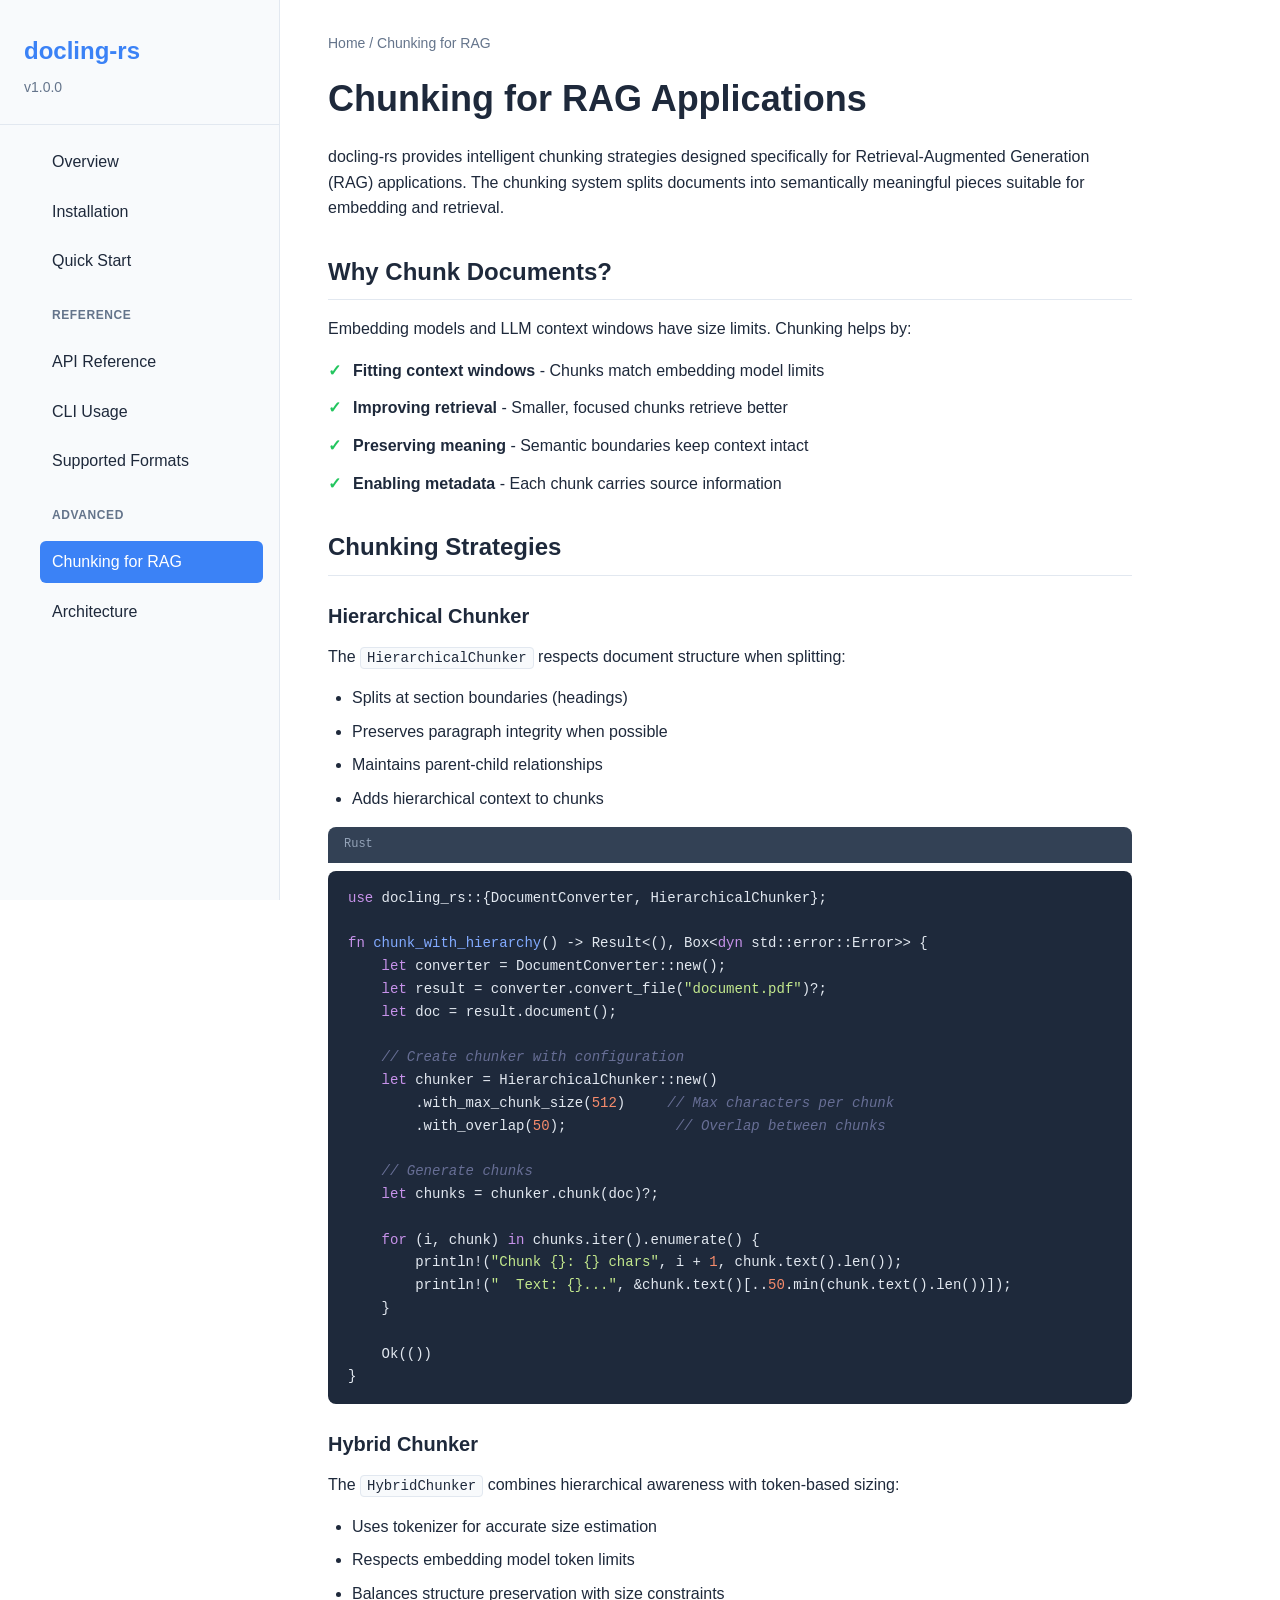
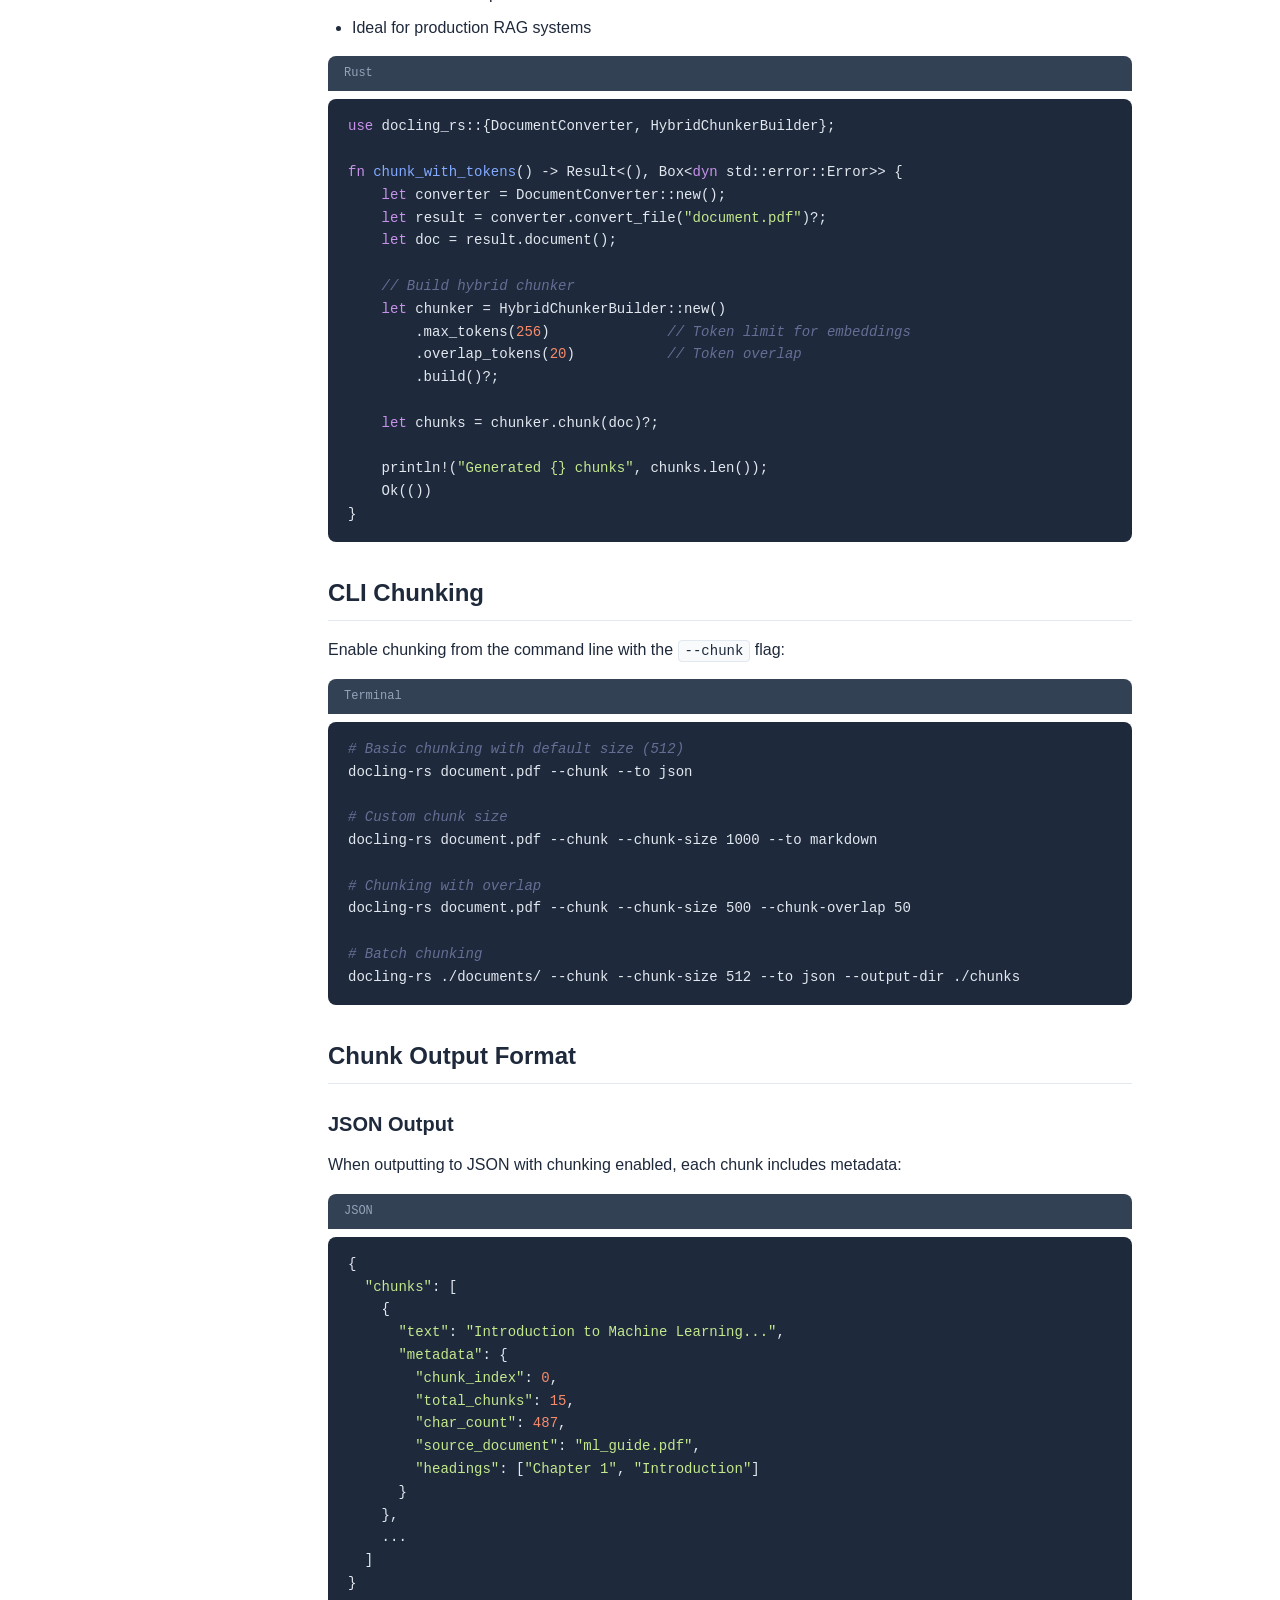
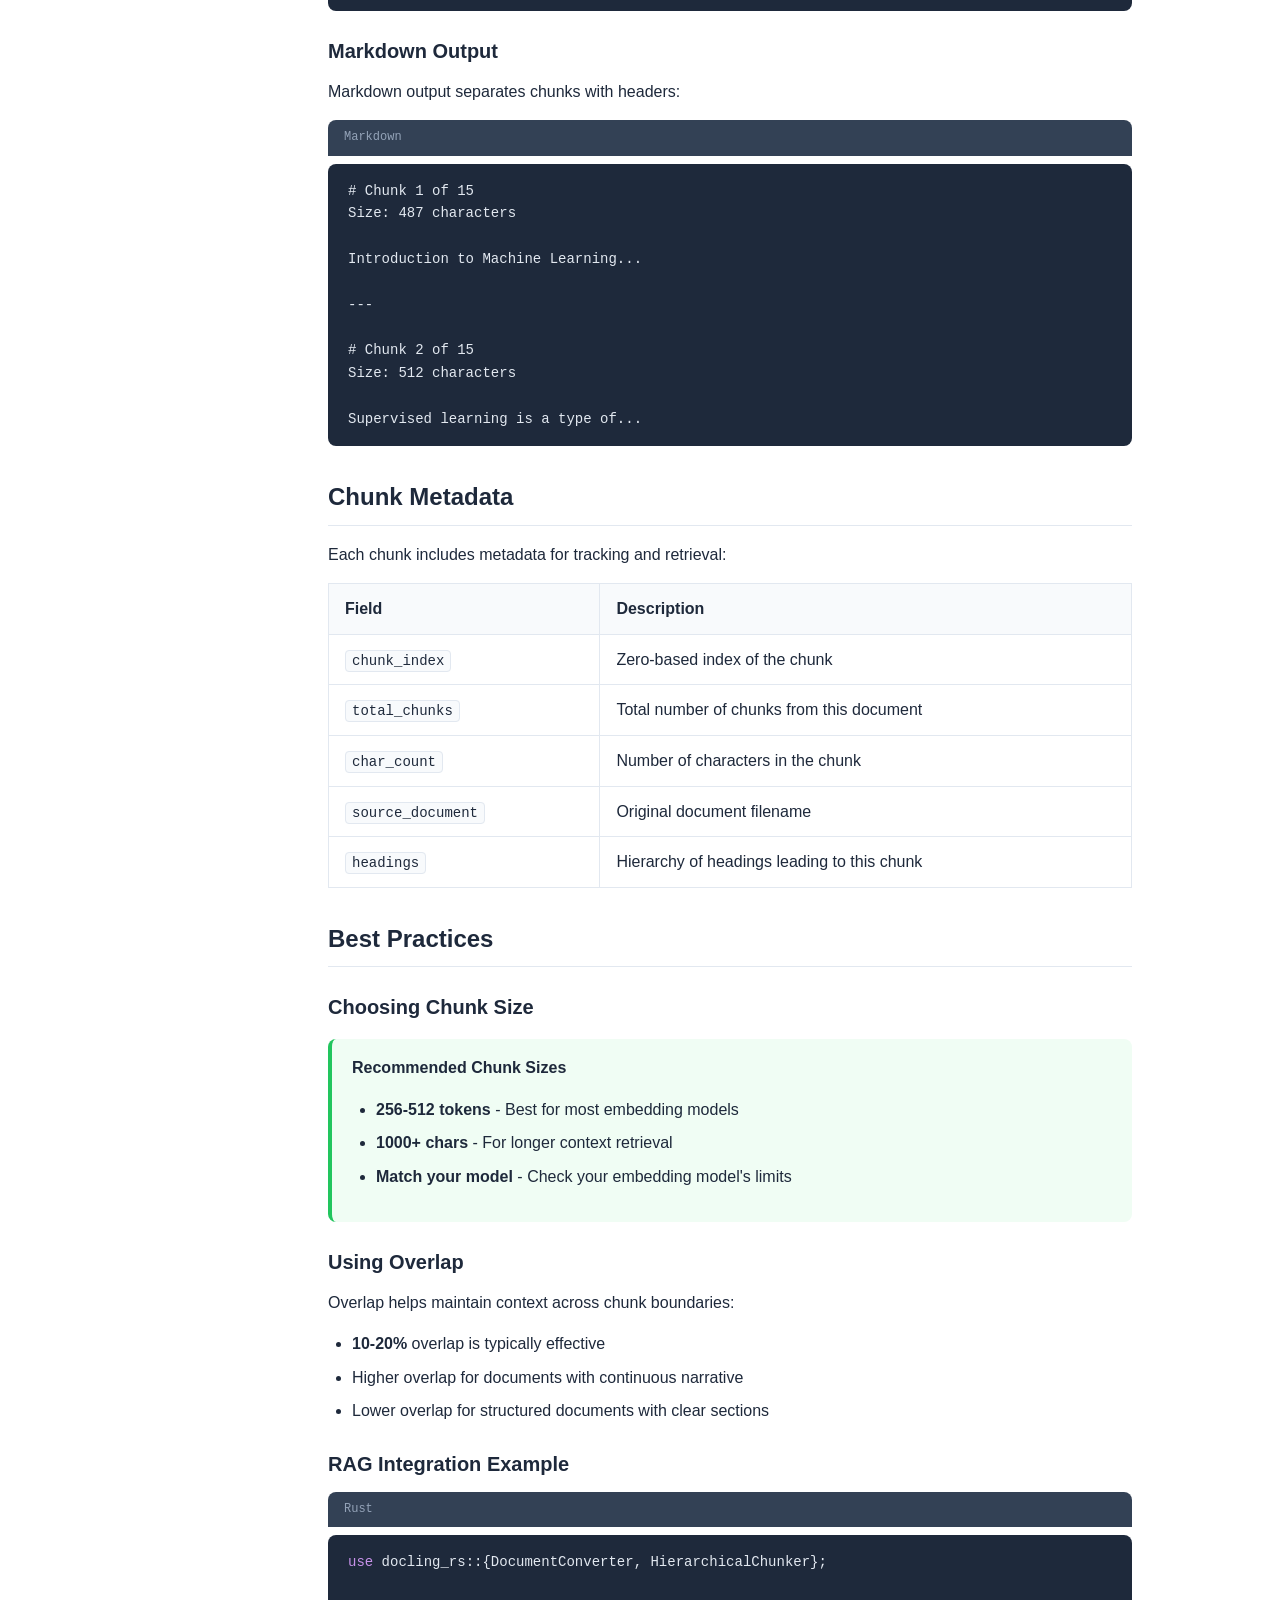
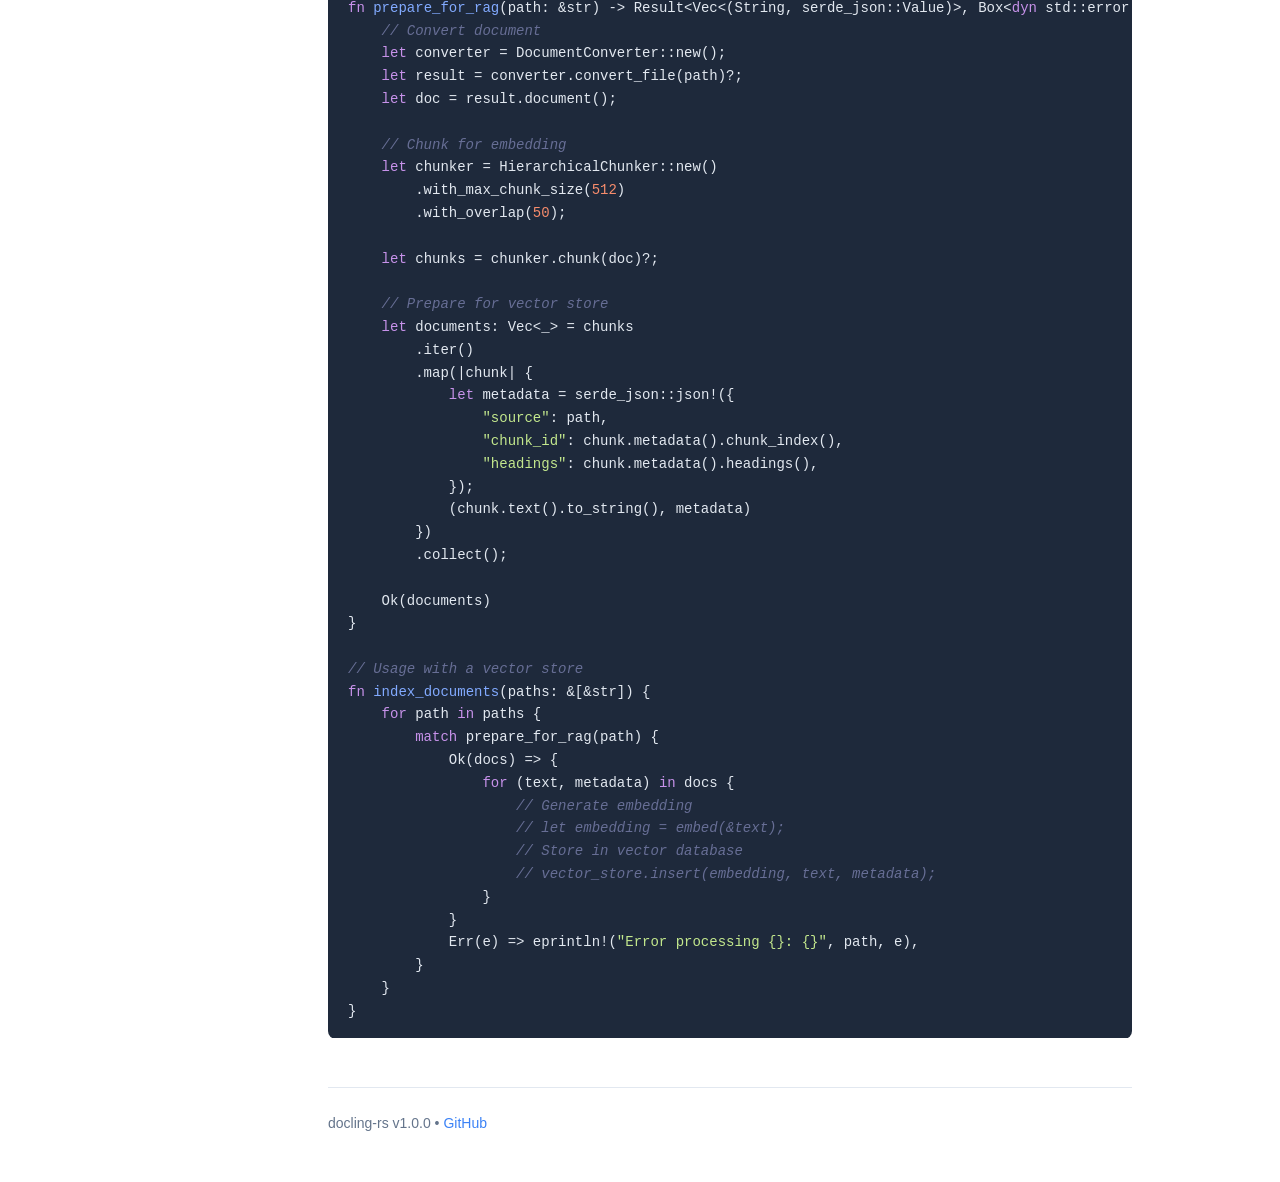
==== manual/chunking.html @ 00262a47 "Release v1.0.0 - Production-ready document processing library docling-rs is a native Rust library fo" ====
<!DOCTYPE html>
<html lang="en">
<head>
    <meta charset="UTF-8">
    <meta name="viewport" content="width=device-width, initial-scale=1.0">
    <title>Chunking for RAG - docling-rs Manual</title>
    <link rel="stylesheet" href="style.css">
</head>
<body>
    <div class="container">
        <aside class="sidebar">
            <div class="sidebar-header">
                <h1>docling-rs</h1>
                <span class="version">v1.0.0</span>
            </div>
            <nav>
                <ul>
                    <li><a href="index.html">Overview</a></li>
                    <li><a href="installation.html">Installation</a></li>
                    <li><a href="quickstart.html">Quick Start</a></li>
                    <li class="nav-section">Reference</li>
                    <li><a href="api-reference.html">API Reference</a></li>
                    <li><a href="cli.html">CLI Usage</a></li>
                    <li><a href="formats.html">Supported Formats</a></li>
                    <li class="nav-section">Advanced</li>
                    <li><a href="chunking.html" class="active">Chunking for RAG</a></li>
                    <li><a href="architecture.html">Architecture</a></li>
                </ul>
            </nav>
        </aside>

        <main class="main-content">
            <div class="breadcrumb">
                <a href="index.html">Home</a> / Chunking for RAG
            </div>

            <h1>Chunking for RAG Applications</h1>

            <p>
                docling-rs provides intelligent chunking strategies designed specifically
                for Retrieval-Augmented Generation (RAG) applications. The chunking system
                splits documents into semantically meaningful pieces suitable for embedding
                and retrieval.
            </p>

            <h2>Why Chunk Documents?</h2>

            <p>
                Embedding models and LLM context windows have size limits. Chunking helps by:
            </p>

            <ul class="feature-list">
                <li>
                    <span class="icon">&#10003;</span>
                    <span><strong>Fitting context windows</strong> - Chunks match embedding model limits</span>
                </li>
                <li>
                    <span class="icon">&#10003;</span>
                    <span><strong>Improving retrieval</strong> - Smaller, focused chunks retrieve better</span>
                </li>
                <li>
                    <span class="icon">&#10003;</span>
                    <span><strong>Preserving meaning</strong> - Semantic boundaries keep context intact</span>
                </li>
                <li>
                    <span class="icon">&#10003;</span>
                    <span><strong>Enabling metadata</strong> - Each chunk carries source information</span>
                </li>
            </ul>

            <h2>Chunking Strategies</h2>

            <h3>Hierarchical Chunker</h3>

            <p>
                The <code>HierarchicalChunker</code> respects document structure when splitting:
            </p>

            <ul>
                <li>Splits at section boundaries (headings)</li>
                <li>Preserves paragraph integrity when possible</li>
                <li>Maintains parent-child relationships</li>
                <li>Adds hierarchical context to chunks</li>
            </ul>

            <div class="code-header">Rust</div>
            <pre><code><span class="keyword">use</span> docling_rs::{DocumentConverter, HierarchicalChunker};

<span class="keyword">fn</span> <span class="function">chunk_with_hierarchy</span>() -> Result&lt;(), Box&lt;<span class="keyword">dyn</span> std::error::Error&gt;&gt; {
    <span class="keyword">let</span> converter = DocumentConverter::new();
    <span class="keyword">let</span> result = converter.convert_file(<span class="string">"document.pdf"</span>)?;
    <span class="keyword">let</span> doc = result.document();

    <span class="comment">// Create chunker with configuration</span>
    <span class="keyword">let</span> chunker = HierarchicalChunker::new()
        .with_max_chunk_size(<span class="number">512</span>)     <span class="comment">// Max characters per chunk</span>
        .with_overlap(<span class="number">50</span>);             <span class="comment">// Overlap between chunks</span>

    <span class="comment">// Generate chunks</span>
    <span class="keyword">let</span> chunks = chunker.chunk(doc)?;

    <span class="keyword">for</span> (i, chunk) <span class="keyword">in</span> chunks.iter().enumerate() {
        println!(<span class="string">"Chunk {}: {} chars"</span>, i + <span class="number">1</span>, chunk.text().len());
        println!(<span class="string">"  Text: {}..."</span>, &amp;chunk.text()[..<span class="number">50</span>.min(chunk.text().len())]);
    }

    Ok(())
}</code></pre>

            <h3>Hybrid Chunker</h3>

            <p>
                The <code>HybridChunker</code> combines hierarchical awareness with token-based sizing:
            </p>

            <ul>
                <li>Uses tokenizer for accurate size estimation</li>
                <li>Respects embedding model token limits</li>
                <li>Balances structure preservation with size constraints</li>
                <li>Ideal for production RAG systems</li>
            </ul>

            <div class="code-header">Rust</div>
            <pre><code><span class="keyword">use</span> docling_rs::{DocumentConverter, HybridChunkerBuilder};

<span class="keyword">fn</span> <span class="function">chunk_with_tokens</span>() -> Result&lt;(), Box&lt;<span class="keyword">dyn</span> std::error::Error&gt;&gt; {
    <span class="keyword">let</span> converter = DocumentConverter::new();
    <span class="keyword">let</span> result = converter.convert_file(<span class="string">"document.pdf"</span>)?;
    <span class="keyword">let</span> doc = result.document();

    <span class="comment">// Build hybrid chunker</span>
    <span class="keyword">let</span> chunker = HybridChunkerBuilder::new()
        .max_tokens(<span class="number">256</span>)              <span class="comment">// Token limit for embeddings</span>
        .overlap_tokens(<span class="number">20</span>)           <span class="comment">// Token overlap</span>
        .build()?;

    <span class="keyword">let</span> chunks = chunker.chunk(doc)?;

    println!(<span class="string">"Generated {} chunks"</span>, chunks.len());
    Ok(())
}</code></pre>

            <h2>CLI Chunking</h2>

            <p>
                Enable chunking from the command line with the <code>--chunk</code> flag:
            </p>

            <div class="code-header">Terminal</div>
            <pre><code><span class="comment"># Basic chunking with default size (512)</span>
docling-rs document.pdf --chunk --to json

<span class="comment"># Custom chunk size</span>
docling-rs document.pdf --chunk --chunk-size 1000 --to markdown

<span class="comment"># Chunking with overlap</span>
docling-rs document.pdf --chunk --chunk-size 500 --chunk-overlap 50

<span class="comment"># Batch chunking</span>
docling-rs ./documents/ --chunk --chunk-size 512 --to json --output-dir ./chunks</code></pre>

            <h2>Chunk Output Format</h2>

            <h3>JSON Output</h3>

            <p>When outputting to JSON with chunking enabled, each chunk includes metadata:</p>

            <div class="code-header">JSON</div>
            <pre><code>{
  <span class="string">"chunks"</span>: [
    {
      <span class="string">"text"</span>: <span class="string">"Introduction to Machine Learning..."</span>,
      <span class="string">"metadata"</span>: {
        <span class="string">"chunk_index"</span>: <span class="number">0</span>,
        <span class="string">"total_chunks"</span>: <span class="number">15</span>,
        <span class="string">"char_count"</span>: <span class="number">487</span>,
        <span class="string">"source_document"</span>: <span class="string">"ml_guide.pdf"</span>,
        <span class="string">"headings"</span>: [<span class="string">"Chapter 1"</span>, <span class="string">"Introduction"</span>]
      }
    },
    ...
  ]
}</code></pre>

            <h3>Markdown Output</h3>

            <p>Markdown output separates chunks with headers:</p>

            <div class="code-header">Markdown</div>
            <pre><code># Chunk 1 of 15
Size: 487 characters

Introduction to Machine Learning...

---

# Chunk 2 of 15
Size: 512 characters

Supervised learning is a type of...</code></pre>

            <h2>Chunk Metadata</h2>

            <p>Each chunk includes metadata for tracking and retrieval:</p>

            <table>
                <thead>
                    <tr>
                        <th>Field</th>
                        <th>Description</th>
                    </tr>
                </thead>
                <tbody>
                    <tr>
                        <td><code>chunk_index</code></td>
                        <td>Zero-based index of the chunk</td>
                    </tr>
                    <tr>
                        <td><code>total_chunks</code></td>
                        <td>Total number of chunks from this document</td>
                    </tr>
                    <tr>
                        <td><code>char_count</code></td>
                        <td>Number of characters in the chunk</td>
                    </tr>
                    <tr>
                        <td><code>source_document</code></td>
                        <td>Original document filename</td>
                    </tr>
                    <tr>
                        <td><code>headings</code></td>
                        <td>Hierarchy of headings leading to this chunk</td>
                    </tr>
                </tbody>
            </table>

            <h2>Best Practices</h2>

            <h3>Choosing Chunk Size</h3>

            <div class="tip">
                <div class="tip-title">Recommended Chunk Sizes</div>
                <ul>
                    <li><strong>256-512 tokens</strong> - Best for most embedding models</li>
                    <li><strong>1000+ chars</strong> - For longer context retrieval</li>
                    <li><strong>Match your model</strong> - Check your embedding model's limits</li>
                </ul>
            </div>

            <h3>Using Overlap</h3>

            <p>
                Overlap helps maintain context across chunk boundaries:
            </p>

            <ul>
                <li><strong>10-20%</strong> overlap is typically effective</li>
                <li>Higher overlap for documents with continuous narrative</li>
                <li>Lower overlap for structured documents with clear sections</li>
            </ul>

            <h3>RAG Integration Example</h3>

            <div class="code-header">Rust</div>
            <pre><code><span class="keyword">use</span> docling_rs::{DocumentConverter, HierarchicalChunker};

<span class="keyword">fn</span> <span class="function">prepare_for_rag</span>(path: &amp;str) -> Result&lt;Vec&lt;(String, serde_json::Value)&gt;, Box&lt;<span class="keyword">dyn</span> std::error::Error&gt;&gt; {
    <span class="comment">// Convert document</span>
    <span class="keyword">let</span> converter = DocumentConverter::new();
    <span class="keyword">let</span> result = converter.convert_file(path)?;
    <span class="keyword">let</span> doc = result.document();

    <span class="comment">// Chunk for embedding</span>
    <span class="keyword">let</span> chunker = HierarchicalChunker::new()
        .with_max_chunk_size(<span class="number">512</span>)
        .with_overlap(<span class="number">50</span>);

    <span class="keyword">let</span> chunks = chunker.chunk(doc)?;

    <span class="comment">// Prepare for vector store</span>
    <span class="keyword">let</span> documents: Vec&lt;_&gt; = chunks
        .iter()
        .map(|chunk| {
            <span class="keyword">let</span> metadata = serde_json::json!({
                <span class="string">"source"</span>: path,
                <span class="string">"chunk_id"</span>: chunk.metadata().chunk_index(),
                <span class="string">"headings"</span>: chunk.metadata().headings(),
            });
            (chunk.text().to_string(), metadata)
        })
        .collect();

    Ok(documents)
}

<span class="comment">// Usage with a vector store</span>
<span class="keyword">fn</span> <span class="function">index_documents</span>(paths: &amp;[&amp;str]) {
    <span class="keyword">for</span> path <span class="keyword">in</span> paths {
        <span class="keyword">match</span> prepare_for_rag(path) {
            Ok(docs) =&gt; {
                <span class="keyword">for</span> (text, metadata) <span class="keyword">in</span> docs {
                    <span class="comment">// Generate embedding</span>
                    <span class="comment">// let embedding = embed(&text);</span>
                    <span class="comment">// Store in vector database</span>
                    <span class="comment">// vector_store.insert(embedding, text, metadata);</span>
                }
            }
            Err(e) =&gt; eprintln!(<span class="string">"Error processing {}: {}"</span>, path, e),
        }
    }
}</code></pre>

            <div class="footer">
                <p>docling-rs v1.0.0 &bull; <a href="https://github.com/docling-rs/docling-rs">GitHub</a></p>
            </div>
        </main>
    </div>
</body>
</html>
---- manual/style.css ----
/* docling-rs Documentation Styles */

:root {
    --primary-color: #3b82f6;
    --primary-dark: #2563eb;
    --secondary-color: #64748b;
    --bg-color: #ffffff;
    --bg-secondary: #f8fafc;
    --bg-code: #1e293b;
    --text-color: #1e293b;
    --text-secondary: #64748b;
    --border-color: #e2e8f0;
    --success-color: #22c55e;
    --warning-color: #f59e0b;
    --error-color: #ef4444;
    --sidebar-width: 280px;
}

* {
    margin: 0;
    padding: 0;
    box-sizing: border-box;
}

body {
    font-family: -apple-system, BlinkMacSystemFont, 'Segoe UI', Roboto, Oxygen, Ubuntu, sans-serif;
    line-height: 1.6;
    color: var(--text-color);
    background: var(--bg-color);
}

/* Layout */
.container {
    display: flex;
    min-height: 100vh;
}

/* Sidebar */
.sidebar {
    width: var(--sidebar-width);
    background: var(--bg-secondary);
    border-right: 1px solid var(--border-color);
    padding: 2rem 0;
    position: fixed;
    height: 100vh;
    overflow-y: auto;
}

.sidebar-header {
    padding: 0 1.5rem 1.5rem;
    border-bottom: 1px solid var(--border-color);
    margin-bottom: 1rem;
}

.sidebar-header h1 {
    font-size: 1.5rem;
    color: var(--primary-color);
    margin-bottom: 0.25rem;
}

.sidebar-header .version {
    font-size: 0.875rem;
    color: var(--text-secondary);
}

.sidebar nav {
    padding: 0 1rem;
}

.sidebar nav ul {
    list-style: none;
}

.sidebar nav > ul > li {
    margin-bottom: 0.5rem;
}

.sidebar nav a {
    display: block;
    padding: 0.5rem 0.75rem;
    color: var(--text-color);
    text-decoration: none;
    border-radius: 0.375rem;
    transition: all 0.15s;
}

.sidebar nav a:hover {
    background: var(--border-color);
    color: var(--primary-color);
}

.sidebar nav a.active {
    background: var(--primary-color);
    color: white;
}

.nav-section {
    font-size: 0.75rem;
    font-weight: 600;
    text-transform: uppercase;
    letter-spacing: 0.05em;
    color: var(--text-secondary);
    padding: 1rem 0.75rem 0.5rem;
}

/* Main Content */
.main-content {
    margin-left: var(--sidebar-width);
    flex: 1;
    padding: 2rem 3rem;
    max-width: 900px;
}

/* Typography */
h1 {
    font-size: 2.25rem;
    font-weight: 700;
    margin-bottom: 1rem;
    color: var(--text-color);
}

h2 {
    font-size: 1.5rem;
    font-weight: 600;
    margin: 2rem 0 1rem;
    padding-bottom: 0.5rem;
    border-bottom: 1px solid var(--border-color);
}

h3 {
    font-size: 1.25rem;
    font-weight: 600;
    margin: 1.5rem 0 0.75rem;
}

h4 {
    font-size: 1rem;
    font-weight: 600;
    margin: 1rem 0 0.5rem;
}

p {
    margin-bottom: 1rem;
}

a {
    color: var(--primary-color);
    text-decoration: none;
}

a:hover {
    text-decoration: underline;
}

/* Code */
code {
    font-family: 'SF Mono', 'Fira Code', 'Consolas', monospace;
    font-size: 0.875em;
    background: var(--bg-secondary);
    padding: 0.125rem 0.375rem;
    border-radius: 0.25rem;
    border: 1px solid var(--border-color);
}

pre {
    background: var(--bg-code);
    color: #e2e8f0;
    padding: 1rem 1.25rem;
    border-radius: 0.5rem;
    overflow-x: auto;
    margin: 1rem 0;
}

pre code {
    background: transparent;
    border: none;
    padding: 0;
    color: inherit;
}

.code-header {
    background: #334155;
    color: #94a3b8;
    padding: 0.5rem 1rem;
    font-size: 0.75rem;
    border-radius: 0.5rem 0.5rem 0 0;
    margin-bottom: -0.5rem;
    font-family: 'SF Mono', 'Fira Code', monospace;
}

/* Lists */
ul, ol {
    margin: 1rem 0;
    padding-left: 1.5rem;
}

li {
    margin-bottom: 0.5rem;
}

/* Tables */
table {
    width: 100%;
    border-collapse: collapse;
    margin: 1rem 0;
}

th, td {
    padding: 0.75rem 1rem;
    text-align: left;
    border: 1px solid var(--border-color);
}

th {
    background: var(--bg-secondary);
    font-weight: 600;
}

tr:hover {
    background: var(--bg-secondary);
}

/* Alerts/Notes */
.note, .warning, .tip {
    padding: 1rem 1.25rem;
    border-radius: 0.5rem;
    margin: 1rem 0;
    border-left: 4px solid;
}

.note {
    background: #eff6ff;
    border-color: var(--primary-color);
}

.warning {
    background: #fefce8;
    border-color: var(--warning-color);
}

.tip {
    background: #f0fdf4;
    border-color: var(--success-color);
}

.note-title, .warning-title, .tip-title {
    font-weight: 600;
    margin-bottom: 0.5rem;
}

/* Cards */
.card-grid {
    display: grid;
    grid-template-columns: repeat(auto-fit, minmax(250px, 1fr));
    gap: 1rem;
    margin: 1.5rem 0;
}

.card {
    background: var(--bg-secondary);
    border: 1px solid var(--border-color);
    border-radius: 0.5rem;
    padding: 1.25rem;
    transition: all 0.15s;
}

.card:hover {
    border-color: var(--primary-color);
    box-shadow: 0 4px 12px rgba(0, 0, 0, 0.1);
}

.card h3 {
    margin: 0 0 0.5rem;
    font-size: 1.125rem;
}

.card p {
    color: var(--text-secondary);
    font-size: 0.875rem;
    margin: 0;
}

/* Feature List */
.feature-list {
    list-style: none;
    padding: 0;
}

.feature-list li {
    display: flex;
    align-items: flex-start;
    gap: 0.75rem;
    margin-bottom: 0.75rem;
}

.feature-list .icon {
    color: var(--success-color);
    font-weight: bold;
}

/* API Reference */
.api-item {
    margin: 1.5rem 0;
    padding: 1rem;
    background: var(--bg-secondary);
    border-radius: 0.5rem;
    border: 1px solid var(--border-color);
}

.api-signature {
    font-family: 'SF Mono', 'Fira Code', monospace;
    font-size: 0.9rem;
    color: var(--primary-dark);
    margin-bottom: 0.75rem;
}

.api-description {
    color: var(--text-secondary);
    font-size: 0.9rem;
}

/* Breadcrumb */
.breadcrumb {
    font-size: 0.875rem;
    color: var(--text-secondary);
    margin-bottom: 1rem;
}

.breadcrumb a {
    color: var(--text-secondary);
}

.breadcrumb a:hover {
    color: var(--primary-color);
}

/* Footer */
.footer {
    margin-top: 3rem;
    padding-top: 1.5rem;
    border-top: 1px solid var(--border-color);
    color: var(--text-secondary);
    font-size: 0.875rem;
}

/* Responsive */
@media (max-width: 768px) {
    .sidebar {
        position: static;
        width: 100%;
        height: auto;
    }

    .main-content {
        margin-left: 0;
        padding: 1.5rem;
    }

    .container {
        flex-direction: column;
    }
}

/* Syntax Highlighting */
.keyword { color: #c792ea; }
.string { color: #c3e88d; }
.function { color: #82aaff; }
.type { color: #ffcb6b; }
.comment { color: #676e95; font-style: italic; }
.number { color: #f78c6c; }
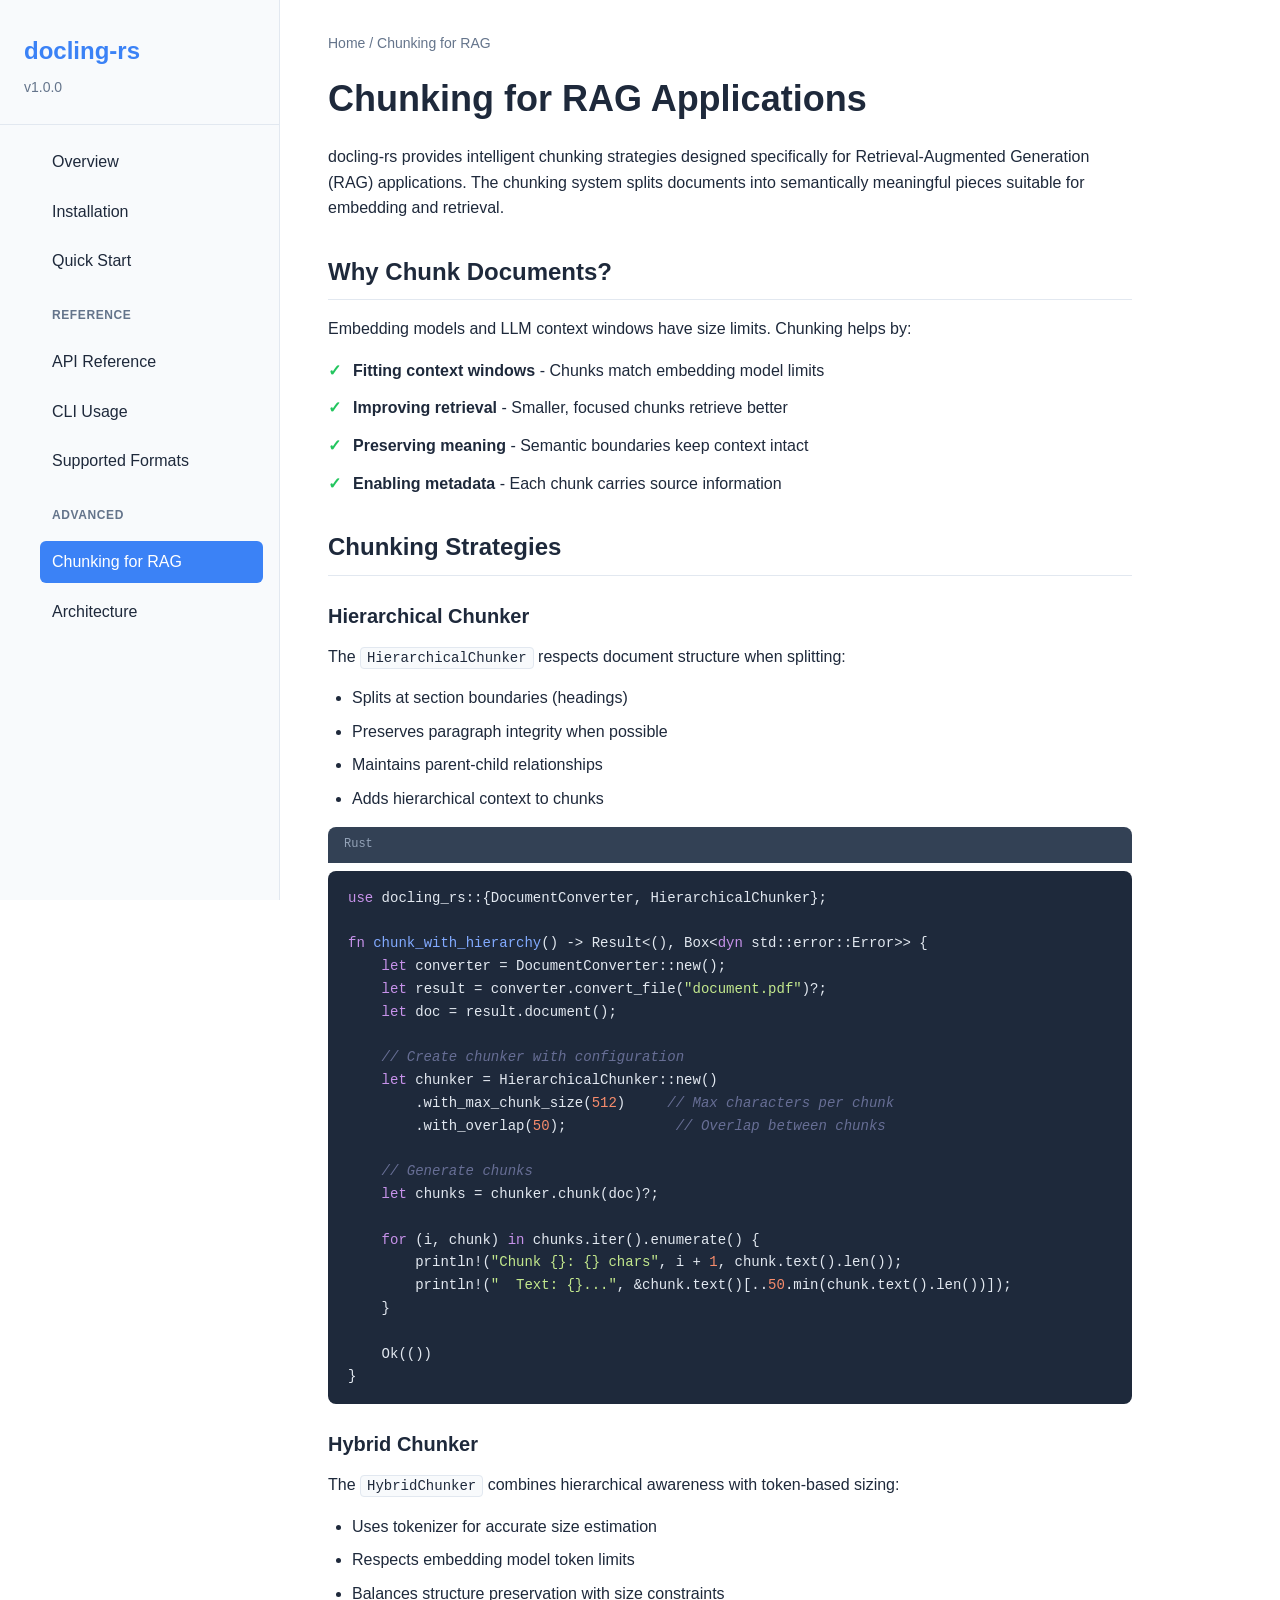
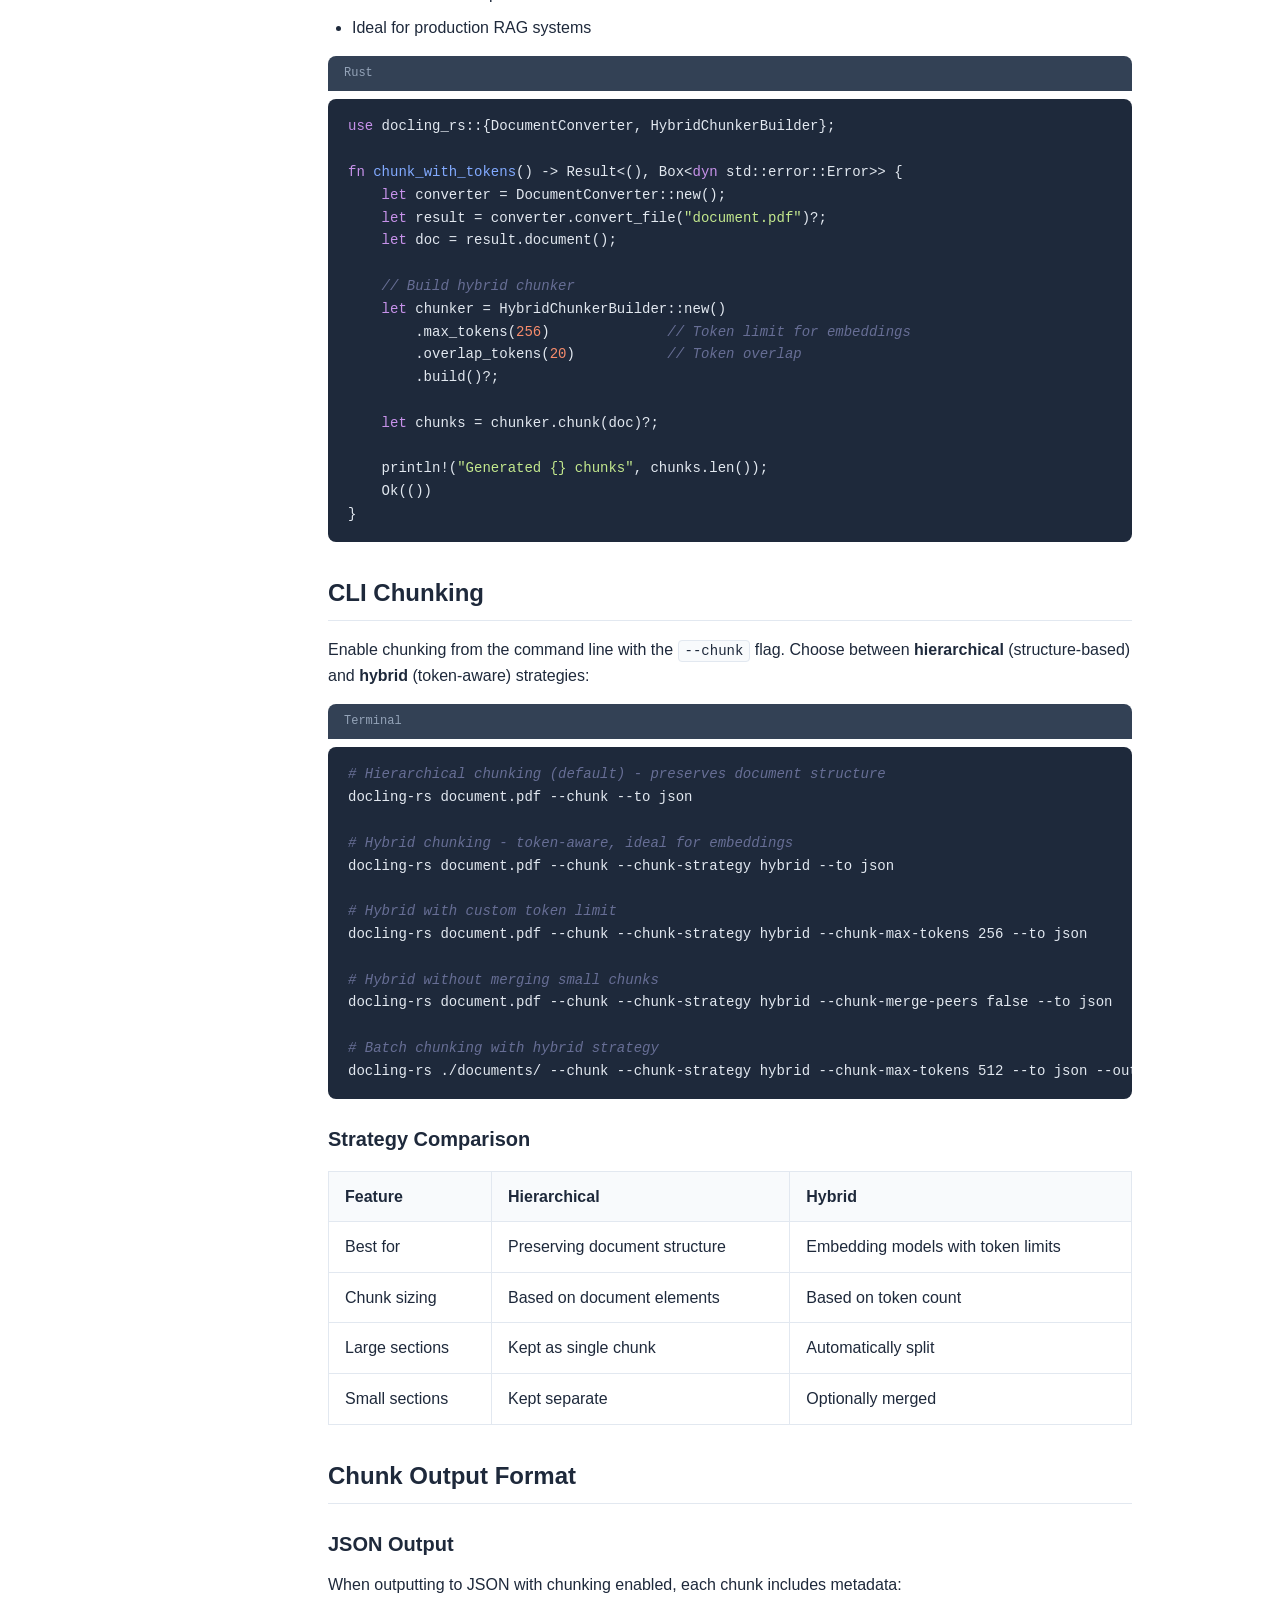
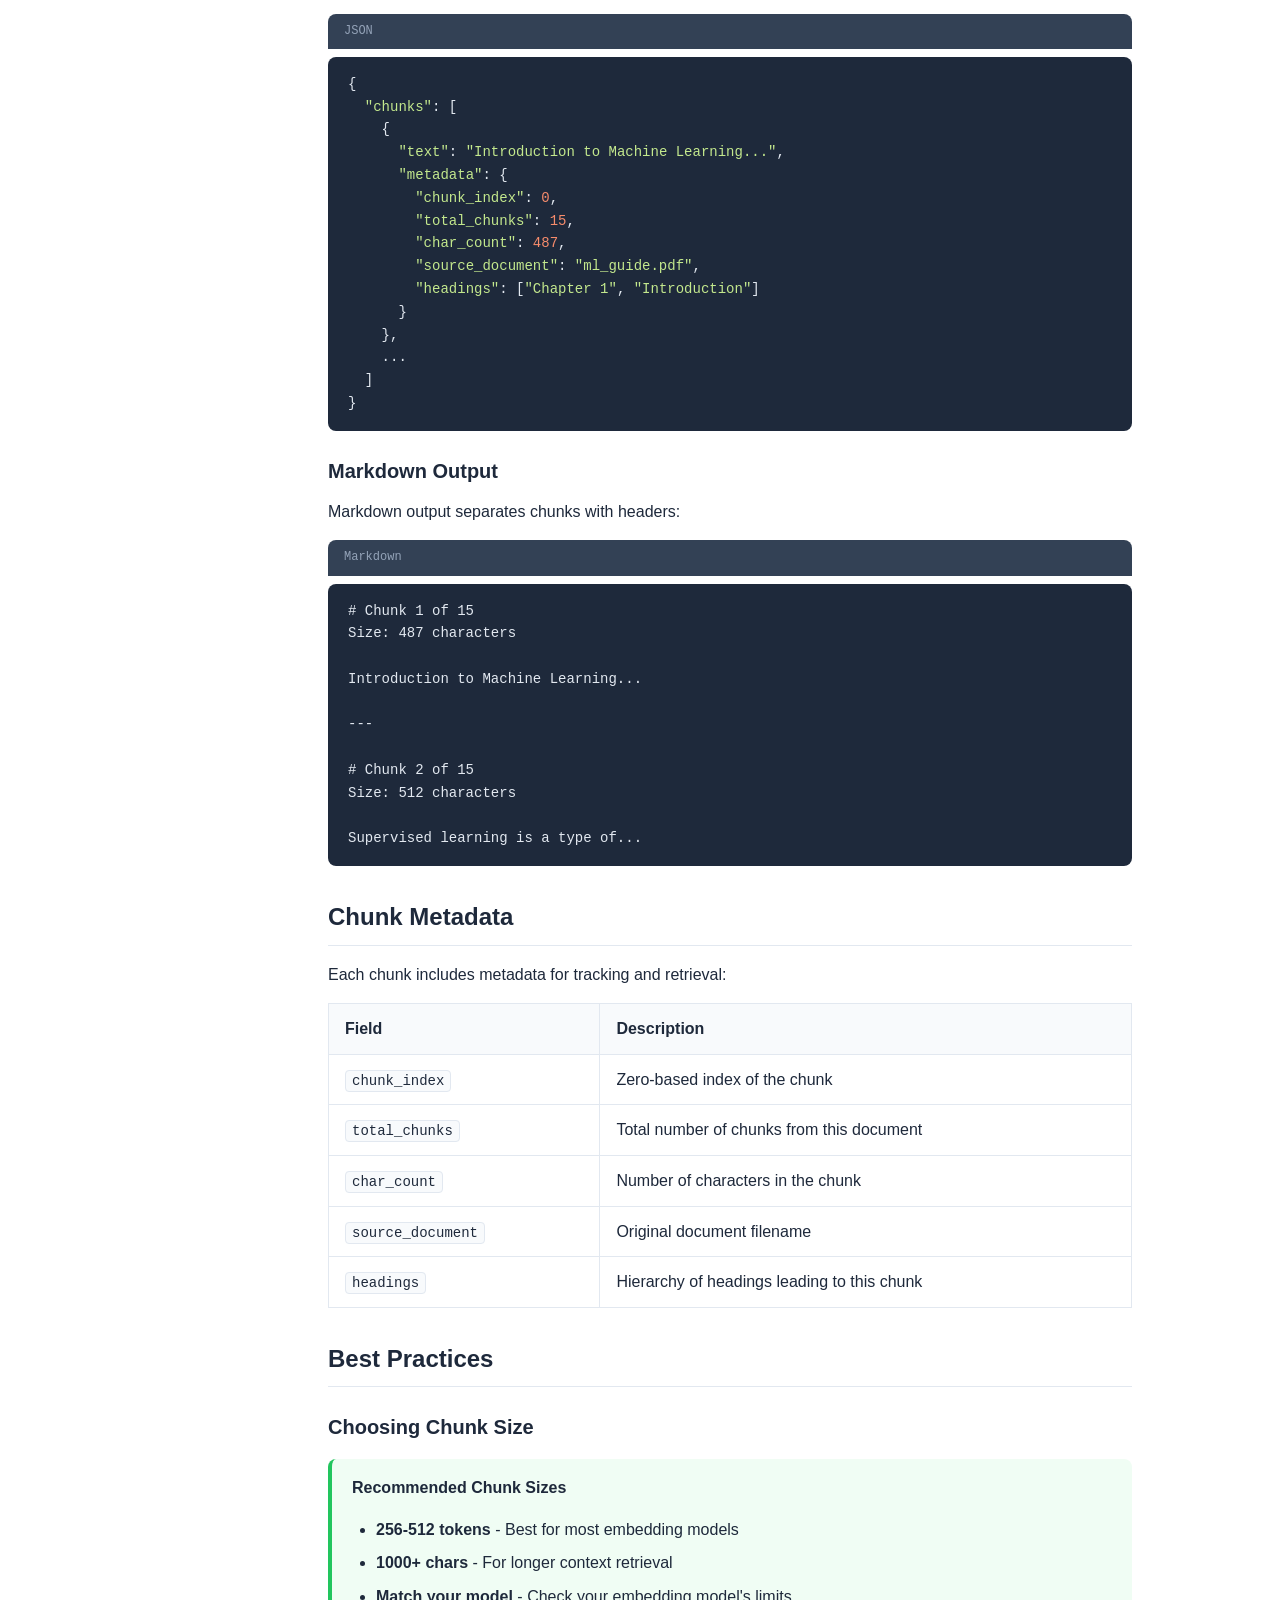
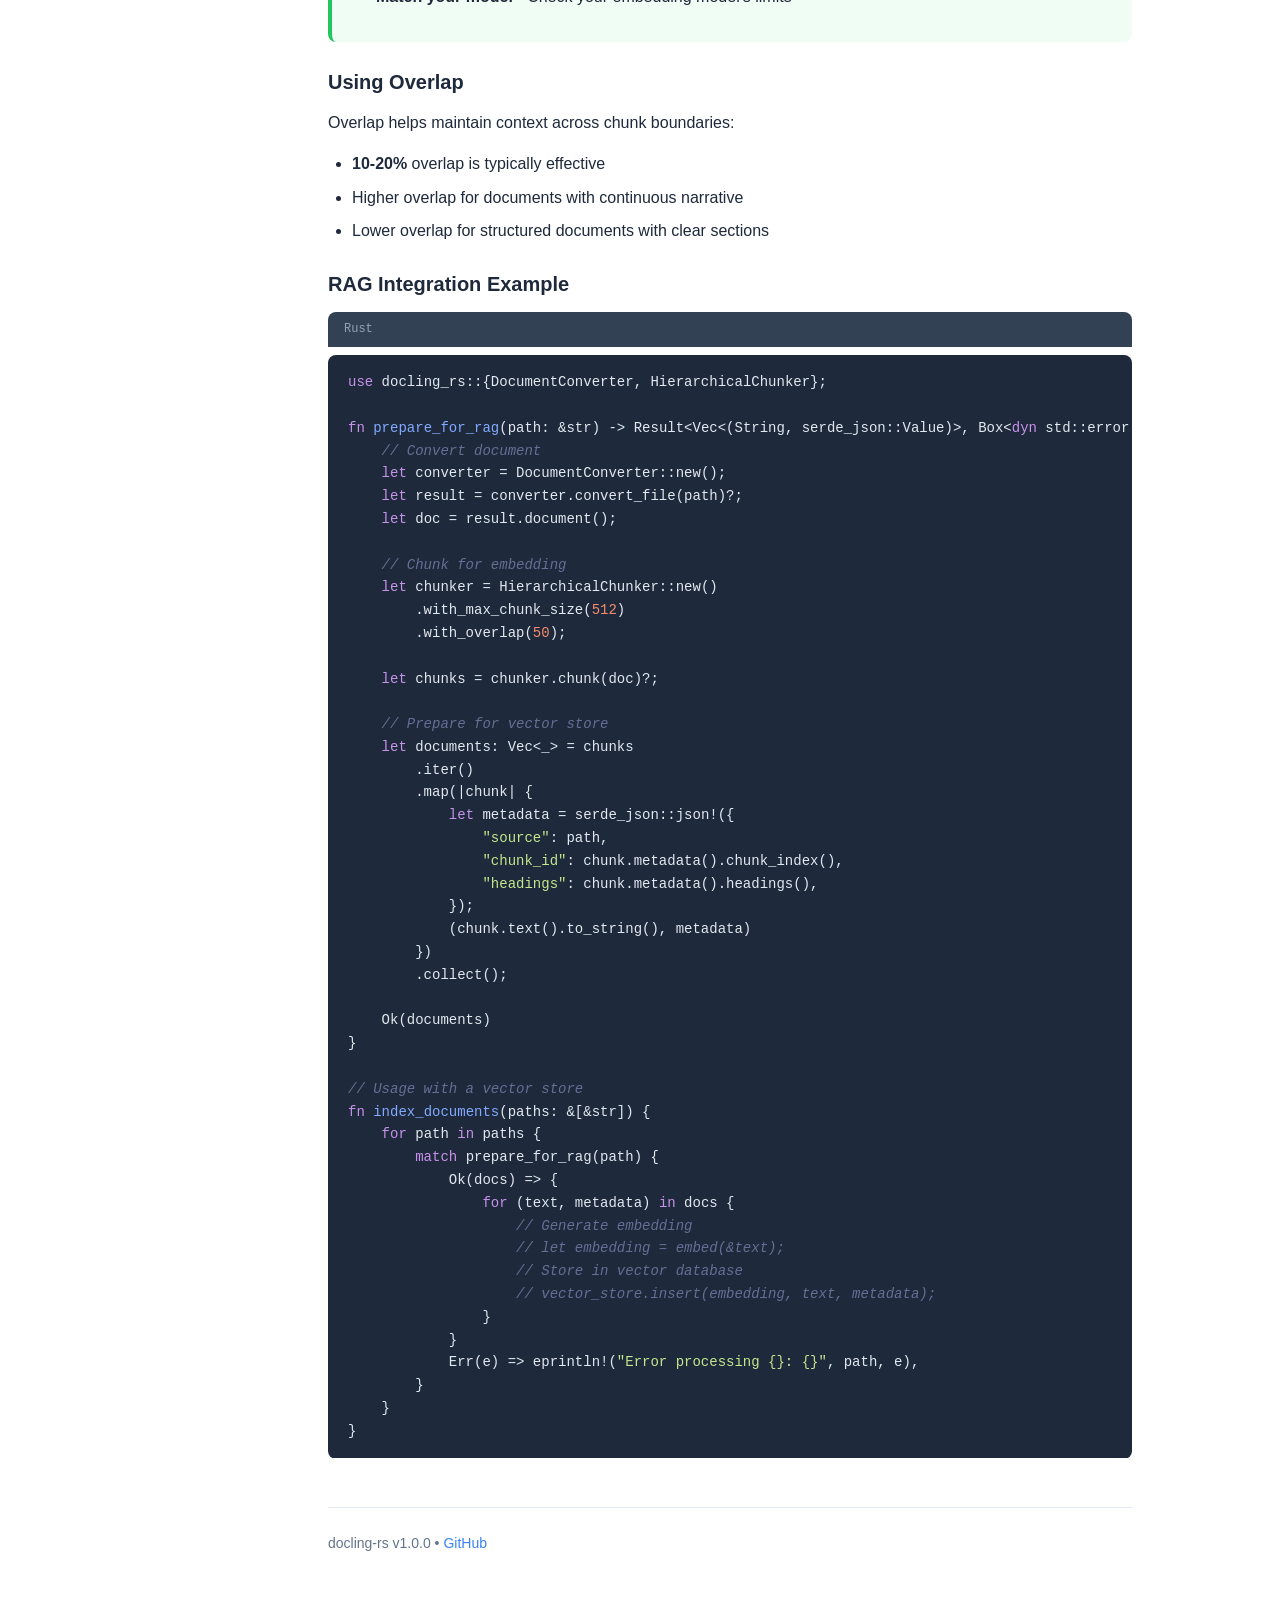
==== commit 9cddfbc2: "feat(cli): Add chunking strategy selection (hierarchical/hybrid) Added CLI options to select chunkin" ====
--- a/manual/chunking.html
+++ b/manual/chunking.html
@@ -143,21 +143,60 @@
             <h2>CLI Chunking</h2>
 
             <p>
-                Enable chunking from the command line with the <code>--chunk</code> flag:
+                Enable chunking from the command line with the <code>--chunk</code> flag.
+                Choose between <strong>hierarchical</strong> (structure-based) and
+                <strong>hybrid</strong> (token-aware) strategies:
             </p>
 
             <div class="code-header">Terminal</div>
-            <pre><code><span class="comment"># Basic chunking with default size (512)</span>
+            <pre><code><span class="comment"># Hierarchical chunking (default) - preserves document structure</span>
 docling-rs document.pdf --chunk --to json
 
-<span class="comment"># Custom chunk size</span>
-docling-rs document.pdf --chunk --chunk-size 1000 --to markdown
-
-<span class="comment"># Chunking with overlap</span>
-docling-rs document.pdf --chunk --chunk-size 500 --chunk-overlap 50
-
-<span class="comment"># Batch chunking</span>
-docling-rs ./documents/ --chunk --chunk-size 512 --to json --output-dir ./chunks</code></pre>
+<span class="comment"># Hybrid chunking - token-aware, ideal for embeddings</span>
+docling-rs document.pdf --chunk --chunk-strategy hybrid --to json
+
+<span class="comment"># Hybrid with custom token limit</span>
+docling-rs document.pdf --chunk --chunk-strategy hybrid --chunk-max-tokens 256 --to json
+
+<span class="comment"># Hybrid without merging small chunks</span>
+docling-rs document.pdf --chunk --chunk-strategy hybrid --chunk-merge-peers false --to json
+
+<span class="comment"># Batch chunking with hybrid strategy</span>
+docling-rs ./documents/ --chunk --chunk-strategy hybrid --chunk-max-tokens 512 --to json --output-dir ./chunks</code></pre>
+
+            <h3>Strategy Comparison</h3>
+
+            <table>
+                <thead>
+                    <tr>
+                        <th>Feature</th>
+                        <th>Hierarchical</th>
+                        <th>Hybrid</th>
+                    </tr>
+                </thead>
+                <tbody>
+                    <tr>
+                        <td>Best for</td>
+                        <td>Preserving document structure</td>
+                        <td>Embedding models with token limits</td>
+                    </tr>
+                    <tr>
+                        <td>Chunk sizing</td>
+                        <td>Based on document elements</td>
+                        <td>Based on token count</td>
+                    </tr>
+                    <tr>
+                        <td>Large sections</td>
+                        <td>Kept as single chunk</td>
+                        <td>Automatically split</td>
+                    </tr>
+                    <tr>
+                        <td>Small sections</td>
+                        <td>Kept separate</td>
+                        <td>Optionally merged</td>
+                    </tr>
+                </tbody>
+            </table>
 
             <h2>Chunk Output Format</h2>
 
